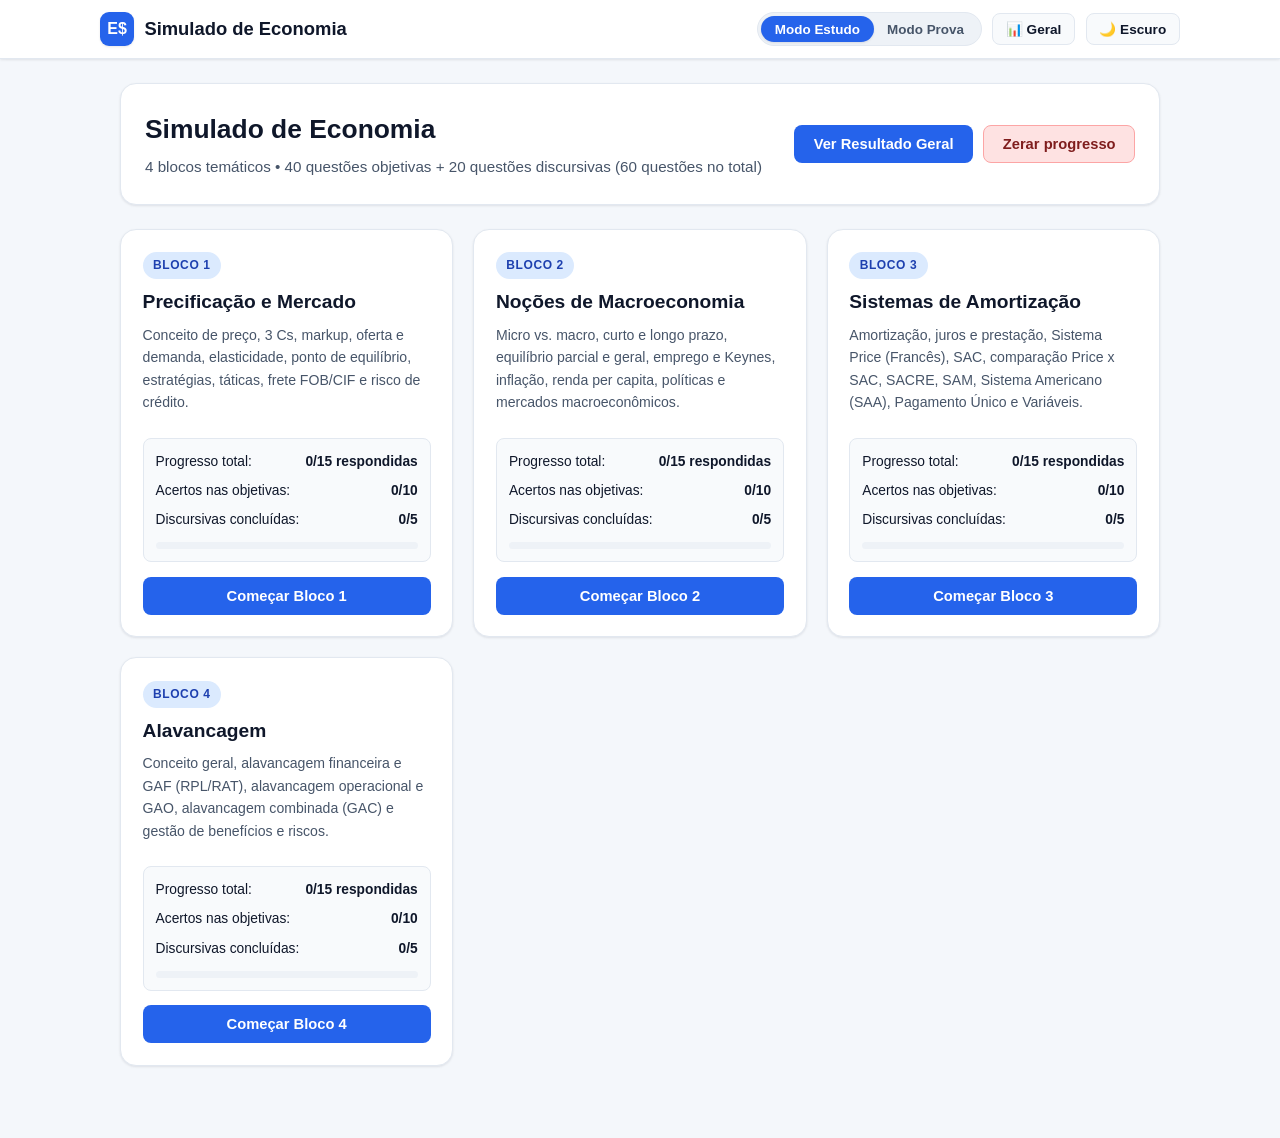
==== prova_economia.html @ d5f74cf9 "feat(html): adiciona estrutura principal do Simulado de Economia" ====
<!DOCTYPE html>
<html lang="pt-BR" data-theme="light">
<head>
  <meta charset="UTF-8" />
  <meta name="viewport" content="width=device-width, initial-scale=1.0" />
  <title>Simulado de Economia — Estudo Interativo</title>
  <link rel="stylesheet" href="css/style.css" />
</head>
<body>
  <!-- BARRA SUPERIOR FIXA -->
  <header class="topbar">
    <div class="topbar-inner">
      <div class="brand" id="brandHomeBtn" title="Voltar ao início">
        <span class="brand-badge">E$</span>
        <span>Simulado de Economia</span>
      </div>

      <div class="topbar-controls">
        <div class="mode-switch" role="group" aria-label="Modo do simulado">
          <button type="button" class="mode-btn active" id="modeEstudoBtn" title="Gabarito imediato ao confirmar">Modo Estudo</button>
          <button type="button" class="mode-btn" id="modeProvaBtn" title="Gabarito liberado ao finalizar o bloco">Modo Prova</button>
        </div>

        <button type="button" class="icon-btn" id="btnVerResultadoGeralTop" title="Ver desempenho geral">
          📊 Geral
        </button>

        <button type="button" class="icon-btn" id="themeToggleBtn" title="Alternar modo claro/escuro">
          🌙 Tema
        </button>
      </div>
    </div>
  </header>

  <!-- CONTEÚDO PRINCIPAL -->
  <main class="main-container">

    <!-- 1. TELA INICIAL -->
    <section id="screenHome" class="screen active">
      <div class="hero-header">
        <div class="hero-title">
          <h1>Simulado de Economia</h1>
          <p>4 blocos temáticos • 40 questões objetivas + 20 questões discursivas (60 questões no total)</p>
        </div>
        <div class="hero-actions">
          <button type="button" class="btn btn-primary" id="btnResultadoGeralHome">Ver Resultado Geral</button>
          <button type="button" class="btn btn-danger" id="btnResetAll">Zerar progresso</button>
        </div>
      </div>

      <div class="blocks-grid" id="blocksGrid"></div>
    </section>

    <!-- 2. TELA DE QUESTÕES DO BLOCO -->
    <section id="screenQuiz" class="screen">
      <div class="quiz-top-nav">
        <div class="block-header-info">
          <h2 id="quizBlockTitle">Bloco 1</h2>
          <span id="quizBlockSubtitle">Questão 1 de 15</span>
        </div>
        <div style="display:flex; gap:0.5rem; flex-wrap:wrap;">
          <button type="button" class="btn btn-secondary" id="btnBackHomeQuiz">← Voltar ao início</button>
          <button type="button" class="btn btn-primary" id="btnFinishBlockTop">Finalizar bloco</button>
        </div>
      </div>

      <div class="progress-section">
        <div class="progress-header">
          <span id="quizProgressText">Progresso do bloco: 0/15 respondidas</span>
          <span id="quizModeBadge">Modo Estudo</span>
        </div>
        <div class="progress-track">
          <div class="progress-fill" id="quizProgressFill" style="width: 0%;"></div>
        </div>
        <div class="question-pills" id="questionPills"></div>
      </div>

      <div class="question-card" id="questionContainer"></div>

      <div class="quiz-bottom-nav">
        <button type="button" class="btn btn-secondary" id="btnPrevQuestion">← Anterior</button>
        <span id="questionCounterBottom" style="font-size:0.9rem; font-weight:600; color:var(--text-secondary);">1 / 15</span>
        <button type="button" class="btn btn-primary" id="btnNextQuestion">Próxima →</button>
      </div>

      <div class="kbd-hint">
        Atalhos no teclado: <span class="kbd">A</span>–<span class="kbd">E</span> selecionam alternativa • <span class="kbd">Enter</span> confirma • <span class="kbd">←</span> e <span class="kbd">→</span> navegam entre questões
      </div>
    </section>

    <!-- 3. TELA DE RESULTADO DO BLOCO -->
    <section id="screenBlockResult" class="screen">
      <div class="result-card" id="blockResultContent"></div>
    </section>

    <!-- 4. TELA DE RESULTADO FINAL GERAL -->
    <section id="screenFinalResult" class="screen">
      <div class="result-card" id="finalResultContent"></div>
    </section>

  </main>

  <!-- MODAL DE CONFIRMAÇÃO PARA ZERAR PROGRESSO -->
  <div class="modal-overlay" id="resetModal">
    <div class="modal-card">
      <h3>Zerar todo o progresso?</h3>
      <p>Todas as respostas das questões objetivas, marcações e textos digitados nas questões discursivas serão apagados. Esta ação não pode ser desfeita.</p>
      <div class="modal-actions">
        <button type="button" class="btn btn-secondary" id="btnCancelReset">Cancelar</button>
        <button type="button" class="btn btn-danger" id="btnConfirmReset">Sim, zerar tudo</button>
      </div>
    </div>
  </div>

  <!-- BANCO DE DADOS E QUESTÕES (SEPARADOS POR BLOCO) -->
  <script src="js/dados/blocos.js"></script>
  <script src="js/dados/bloco1_precificacao.js"></script>
  <script src="js/dados/bloco2_macroeconomia.js"></script>
  <script src="js/dados/bloco3_amortizacao.js"></script>
  <script src="js/dados/bloco4_alavancagem.js"></script>
  <script src="js/questoes.js"></script>

  <!-- MÓDULOS DA APLICAÇÃO (ESTADO, RENDERIZAÇÃO E EVENTOS) -->
  <script src="js/estado.js"></script>
  <script src="js/render.js"></script>
  <script src="js/app.js"></script>
</body>
</html>
---- css/style.css ----
/* ==========================================================================
   VARIÁVEIS DE TEMA (MODO CLARO E ESCURO) E RESET
   ========================================================================== */
:root {
  --bg-primary: #f4f7fb;
  --bg-surface: #ffffff;
  --bg-elevated: #f8fafc;
  --bg-muted: #eef2f7;
  --text-primary: #0f172a;
  --text-secondary: #475569;
  --text-muted: #64748b;
  --border-color: #e2e8f0;
  --accent: #2563eb;
  --accent-hover: #1d4ed8;
  --accent-soft: #dbeafe;
  --accent-text: #1e40af;
  --success: #16a34a;
  --success-bg: #dcfce7;
  --success-border: #86efac;
  --success-text: #14532d;
  --danger: #dc2626;
  --danger-bg: #fee2e2;
  --danger-border: #fca5a5;
  --danger-text: #7f1d1d;
  --warning: #d97706;
  --warning-bg: #fef3c7;
  --warning-text: #92400e;
  --shadow-sm: 0 1px 3px rgba(15, 23, 42, 0.06), 0 1px 2px rgba(15, 23, 42, 0.04);
  --shadow-md: 0 4px 12px rgba(15, 23, 42, 0.08);
  --radius-sm: 8px;
  --radius-md: 12px;
  --radius-lg: 16px;
  --transition: all 0.2s cubic-bezier(0.4, 0, 0.2, 1);
}

[data-theme="dark"] {
  --bg-primary: #0b1120;
  --bg-surface: #1e293b;
  --bg-elevated: #0f172a;
  --bg-muted: #334155;
  --text-primary: #f8fafc;
  --text-secondary: #cbd5e1;
  --text-muted: #94a3b8;
  --border-color: #334155;
  --accent: #3b82f6;
  --accent-hover: #60a5fa;
  --accent-soft: rgba(59, 130, 246, 0.18);
  --accent-text: #93c5fd;
  --success: #22c55e;
  --success-bg: rgba(34, 197, 94, 0.16);
  --success-border: #15803d;
  --success-text: #bbf7d0;
  --danger: #ef4444;
  --danger-bg: rgba(239, 68, 68, 0.16);
  --danger-border: #b91c1c;
  --danger-text: #fecaca;
  --warning: #f59e0b;
  --warning-bg: rgba(245, 158, 11, 0.18);
  --warning-text: #fde68a;
  --shadow-sm: 0 1px 3px rgba(0, 0, 0, 0.3);
  --shadow-md: 0 6px 16px rgba(0, 0, 0, 0.4);
}

* {
  box-sizing: border-box;
  margin: 0;
  padding: 0;
}

body {
  font-family: -apple-system, BlinkMacSystemFont, "Segoe UI", Roboto, "Helvetica Neue", Arial, sans-serif;
  background-color: var(--bg-primary);
  color: var(--text-primary);
  line-height: 1.6;
  min-height: 100vh;
  display: flex;
  flex-direction: column;
  transition: background-color 0.25s ease, color 0.25s ease;
}

/* ==========================================================================
   CABEÇALHO E BARRA SUPERIOR
   ========================================================================== */
.topbar {
  position: sticky;
  top: 0;
  z-index: 100;
  background-color: var(--bg-surface);
  border-bottom: 1px solid var(--border-color);
  box-shadow: var(--shadow-sm);
  padding: 0.75rem 1.25rem;
}

.topbar-inner {
  max-width: 1080px;
  margin: 0 auto;
  display: flex;
  align-items: center;
  justify-content: space-between;
  flex-wrap: wrap;
  gap: 0.75rem;
}

.brand {
  display: flex;
  align-items: center;
  gap: 0.65rem;
  font-weight: 700;
  font-size: 1.15rem;
  color: var(--text-primary);
  cursor: pointer;
  user-select: none;
}

.brand-badge {
  background: var(--accent);
  color: #ffffff;
  width: 34px;
  height: 34px;
  border-radius: 9px;
  display: inline-flex;
  align-items: center;
  justify-content: center;
  font-weight: 800;
  font-size: 1rem;
  box-shadow: var(--shadow-sm);
}

.topbar-controls {
  display: flex;
  align-items: center;
  gap: 0.65rem;
  flex-wrap: wrap;
}

.mode-switch {
  display: inline-flex;
  background: var(--bg-muted);
  padding: 3px;
  border-radius: 999px;
  border: 1px solid var(--border-color);
}

.mode-btn {
  border: none;
  background: transparent;
  color: var(--text-secondary);
  font-size: 0.84rem;
  font-weight: 600;
  padding: 0.35rem 0.85rem;
  border-radius: 999px;
  cursor: pointer;
  transition: var(--transition);
}

.mode-btn.active {
  background: var(--accent);
  color: #ffffff;
  box-shadow: var(--shadow-sm);
}

.icon-btn {
  display: inline-flex;
  align-items: center;
  gap: 0.4rem;
  background: var(--bg-elevated);
  color: var(--text-primary);
  border: 1px solid var(--border-color);
  padding: 0.42rem 0.8rem;
  border-radius: var(--radius-sm);
  font-size: 0.85rem;
  font-weight: 600;
  cursor: pointer;
  transition: var(--transition);
}

.icon-btn:hover {
  border-color: var(--accent);
  color: var(--accent);
}

/* ==========================================================================
   CONTAINER PRINCIPAL E TELAS
   ========================================================================== */
.main-container {
  max-width: 1080px;
  width: 100%;
  margin: 0 auto;
  padding: 1.5rem 1.25rem 3rem;
  flex: 1;
}

.screen {
  display: none;
  animation: fadeIn 0.22s ease;
}

.screen.active {
  display: block;
}

@keyframes fadeIn {
  from { opacity: 0; transform: translateY(6px); }
  to { opacity: 1; transform: translateY(0); }
}

/* ==========================================================================
   TELA INICIAL (HOME)
   ========================================================================== */
.hero-header {
  background: var(--bg-surface);
  border: 1px solid var(--border-color);
  border-radius: var(--radius-lg);
  padding: 1.5rem;
  margin-bottom: 1.5rem;
  box-shadow: var(--shadow-sm);
  display: flex;
  justify-content: space-between;
  align-items: center;
  flex-wrap: wrap;
  gap: 1rem;
}

.hero-title h1 {
  font-size: 1.65rem;
  margin-bottom: 0.3rem;
  color: var(--text-primary);
}

.hero-title p {
  color: var(--text-secondary);
  font-size: 0.95rem;
}

.hero-actions {
  display: flex;
  gap: 0.65rem;
  flex-wrap: wrap;
}

.blocks-grid {
  display: grid;
  grid-template-columns: repeat(auto-fit, minmax(280px, 1fr));
  gap: 1.25rem;
  margin-bottom: 1.5rem;
}

.block-card {
  background: var(--bg-surface);
  border: 1px solid var(--border-color);
  border-radius: var(--radius-lg);
  padding: 1.35rem;
  box-shadow: var(--shadow-sm);
  display: flex;
  flex-direction: column;
  justify-content: space-between;
  gap: 1rem;
  transition: var(--transition);
}

.block-card:hover {
  transform: translateY(-2px);
  box-shadow: var(--shadow-md);
  border-color: var(--accent);
}

.block-badge {
  display: inline-block;
  font-size: 0.75rem;
  font-weight: 700;
  text-transform: uppercase;
  letter-spacing: 0.05em;
  padding: 0.25rem 0.65rem;
  border-radius: 999px;
  background: var(--accent-soft);
  color: var(--accent-text);
  margin-bottom: 0.5rem;
}

.block-card h2 {
  font-size: 1.2rem;
  margin-bottom: 0.35rem;
}

.block-desc {
  font-size: 0.88rem;
  color: var(--text-secondary);
  margin-bottom: 0.5rem;
}

.block-stats {
  background: var(--bg-elevated);
  border: 1px solid var(--border-color);
  border-radius: var(--radius-sm);
  padding: 0.75rem;
  display: flex;
  flex-direction: column;
  gap: 0.45rem;
  font-size: 0.86rem;
}

.stat-row {
  display: flex;
  justify-content: space-between;
  align-items: center;
}

.stat-row strong {
  color: var(--text-primary);
}

.mini-progress {
  width: 100%;
  height: 7px;
  background: var(--bg-muted);
  border-radius: 999px;
  overflow: hidden;
  margin-top: 0.25rem;
}

.mini-progress-bar {
  height: 100%;
  background: var(--accent);
  border-radius: 999px;
  transition: width 0.3s ease;
}

/* ==========================================================================
   BOTÕES PADRÃO
   ========================================================================== */
.btn {
  display: inline-flex;
  align-items: center;
  justify-content: center;
  gap: 0.45rem;
  font-size: 0.92rem;
  font-weight: 600;
  padding: 0.62rem 1.15rem;
  border-radius: var(--radius-sm);
  border: 1px solid transparent;
  cursor: pointer;
  transition: var(--transition);
  text-decoration: none;
  user-select: none;
}

.btn:disabled {
  opacity: 0.5;
  cursor: not-allowed;
}

.btn-primary {
  background: var(--accent);
  color: #ffffff;
}

.btn-primary:hover:not(:disabled) {
  background: var(--accent-hover);
}

.btn-secondary {
  background: var(--bg-elevated);
  color: var(--text-primary);
  border-color: var(--border-color);
}

.btn-secondary:hover:not(:disabled) {
  border-color: var(--accent);
  color: var(--accent);
}

.btn-danger {
  background: var(--danger-bg);
  color: var(--danger-text);
  border-color: var(--danger-border);
}

.btn-danger:hover:not(:disabled) {
  background: var(--danger);
  color: #ffffff;
}

.btn-success {
  background: var(--success);
  color: #ffffff;
}

.btn-success:hover:not(:disabled) {
  filter: brightness(0.95);
}

/* ==========================================================================
   TELA DE QUESTÃO (DENTRO DO BLOCO)
   ========================================================================== */
.quiz-top-nav {
  display: flex;
  justify-content: space-between;
  align-items: center;
  flex-wrap: wrap;
  gap: 0.75rem;
  margin-bottom: 1rem;
}

.block-header-info h2 {
  font-size: 1.25rem;
}

.block-header-info span {
  font-size: 0.85rem;
  color: var(--text-secondary);
}

.progress-section {
  background: var(--bg-surface);
  border: 1px solid var(--border-color);
  border-radius: var(--radius-md);
  padding: 1rem 1.25rem;
  margin-bottom: 1.25rem;
  box-shadow: var(--shadow-sm);
}

.progress-header {
  display: flex;
  justify-content: space-between;
  align-items: center;
  font-size: 0.86rem;
  color: var(--text-secondary);
  margin-bottom: 0.5rem;
}

.progress-track {
  width: 100%;
  height: 9px;
  background: var(--bg-muted);
  border-radius: 999px;
  overflow: hidden;
  margin-bottom: 0.9rem;
}

.progress-fill {
  height: 100%;
  background: var(--accent);
  transition: width 0.3s ease;
}

.question-pills {
  display: flex;
  flex-wrap: wrap;
  gap: 0.45rem;
}

.q-pill {
  width: 34px;
  height: 34px;
  border-radius: 50%;
  border: 2px solid var(--border-color);
  background: var(--bg-elevated);
  color: var(--text-secondary);
  font-weight: 700;
  font-size: 0.82rem;
  display: inline-flex;
  align-items: center;
  justify-content: center;
  cursor: pointer;
  transition: var(--transition);
}

.q-pill:hover {
  border-color: var(--accent);
  color: var(--accent);
}

.q-pill.current {
  outline: 2px solid var(--accent);
  outline-offset: 2px;
  font-weight: 800;
}

.q-pill.correct {
  background: var(--success);
  border-color: var(--success);
  color: #ffffff;
}

.q-pill.wrong {
  background: var(--danger);
  border-color: var(--danger);
  color: #ffffff;
}

.q-pill.answered-neutral {
  background: var(--accent-soft);
  border-color: var(--accent);
  color: var(--accent-text);
}

/* Card da Questão */
.question-card {
  background: var(--bg-surface);
  border: 1px solid var(--border-color);
  border-radius: var(--radius-lg);
  padding: 1.5rem;
  box-shadow: var(--shadow-sm);
  margin-bottom: 1.25rem;
}

.question-meta {
  display: flex;
  align-items: center;
  gap: 0.5rem;
  flex-wrap: wrap;
  margin-bottom: 0.85rem;
}

.tag {
  font-size: 0.76rem;
  font-weight: 700;
  padding: 0.2rem 0.6rem;
  border-radius: 999px;
  background: var(--bg-muted);
  color: var(--text-secondary);
}

.tag.facil { background: var(--success-bg); color: var(--success-text); }
.tag.media { background: var(--warning-bg); color: var(--warning-text); }
.tag.dificil { background: var(--danger-bg); color: var(--danger-text); }
.tag.tipo { background: var(--accent-soft); color: var(--accent-text); }

.question-statement {
  font-size: 1.06rem;
  font-weight: 500;
  color: var(--text-primary);
  margin-bottom: 1.25rem;
}

.formula-box {
  display: inline-block;
  background: var(--bg-elevated);
  border: 1px solid var(--border-color);
  border-left: 3px solid var(--accent);
  padding: 0.35rem 0.7rem;
  margin: 0.35rem 0;
  border-radius: var(--radius-sm);
  font-family: "Cambria Math", "Times New Roman", Georgia, serif;
  font-weight: 700;
  font-size: 1.02rem;
  color: var(--accent-text);
}

/* Alternativas A-E */
.options-list {
  display: flex;
  flex-direction: column;
  gap: 0.65rem;
  margin-bottom: 1.25rem;
}

.option-item {
  display: flex;
  align-items: flex-start;
  gap: 0.85rem;
  padding: 0.85rem 1rem;
  border: 1.5px solid var(--border-color);
  border-radius: var(--radius-md);
  background: var(--bg-elevated);
  cursor: pointer;
  transition: var(--transition);
  text-align: left;
  width: 100%;
  color: var(--text-primary);
  font-size: 0.96rem;
}

.option-item:hover:not(.locked) {
  border-color: var(--accent);
  background: var(--bg-surface);
}

.option-item.selected {
  border-color: var(--accent);
  background: var(--accent-soft);
}

.option-item.correct-choice {
  border-color: var(--success);
  background: var(--success-bg);
  color: var(--success-text);
}

.option-item.wrong-choice {
  border-color: var(--danger);
  background: var(--danger-bg);
  color: var(--danger-text);
}

.option-item.locked {
  cursor: default;
}

.option-letter {
  width: 28px;
  height: 28px;
  min-width: 28px;
  border-radius: 50%;
  background: var(--bg-surface);
  border: 1px solid var(--border-color);
  display: inline-flex;
  align-items: center;
  justify-content: center;
  font-weight: 700;
  font-size: 0.85rem;
  color: var(--text-primary);
}

.option-item.selected .option-letter {
  background: var(--accent);
  color: #ffffff;
  border-color: var(--accent);
}

.option-item.correct-choice .option-letter {
  background: var(--success);
  color: #ffffff;
  border-color: var(--success);
}

.option-item.wrong-choice .option-letter {
  background: var(--danger);
  color: #ffffff;
  border-color: var(--danger);
}

/* Botões de ação da questão */
.question-actions {
  display: flex;
  align-items: center;
  gap: 0.75rem;
  flex-wrap: wrap;
  margin-bottom: 1rem;
}

/* Caixa de Feedback / Gabarito */
.feedback-box {
  border-radius: var(--radius-md);
  padding: 1.1rem 1.25rem;
  margin-top: 1rem;
  border: 1px solid var(--border-color);
  background: var(--bg-elevated);
  font-size: 0.94rem;
}

.feedback-box.correct {
  background: var(--success-bg);
  border-color: var(--success-border);
  color: var(--success-text);
}

.feedback-box.wrong {
  background: var(--danger-bg);
  border-color: var(--danger-border);
  color: var(--danger-text);
}

.feedback-box.neutral {
  background: var(--accent-soft);
  border-color: var(--accent);
  color: var(--text-primary);
}

.feedback-title {
  font-weight: 800;
  font-size: 1.02rem;
  margin-bottom: 0.45rem;
  display: flex;
  align-items: center;
  gap: 0.4rem;
}

.feedback-line {
  margin-top: 0.4rem;
}

/* Área de Questão Discursiva */
.essay-area {
  display: flex;
  flex-direction: column;
  gap: 0.85rem;
  margin-bottom: 1rem;
}

.essay-textarea {
  width: 100%;
  min-height: 135px;
  padding: 0.9rem;
  border-radius: var(--radius-md);
  border: 1.5px solid var(--border-color);
  background: var(--bg-elevated);
  color: var(--text-primary);
  font-family: inherit;
  font-size: 0.95rem;
  resize: vertical;
  transition: var(--transition);
}

.essay-textarea:focus {
  outline: none;
  border-color: var(--accent);
  background: var(--bg-surface);
}

.essay-controls {
  display: flex;
  align-items: center;
  justify-content: space-between;
  flex-wrap: wrap;
  gap: 0.75rem;
}

.checkbox-label {
  display: inline-flex;
  align-items: center;
  gap: 0.55rem;
  font-weight: 600;
  font-size: 0.92rem;
  cursor: pointer;
  user-select: none;
}

.checkbox-label input {
  width: 18px;
  height: 18px;
  accent-color: var(--accent);
  cursor: pointer;
}

.model-answer-box {
  background: var(--bg-elevated);
  border: 1px solid var(--accent);
  border-left: 4px solid var(--accent);
  border-radius: var(--radius-md);
  padding: 1rem 1.25rem;
  margin-top: 0.85rem;
  font-size: 0.93rem;
}

.model-answer-box h4 {
  color: var(--accent-text);
  margin-bottom: 0.4rem;
  font-size: 0.95rem;
}

.model-answer-box ul {
  margin-top: 0.5rem;
  padding-left: 1.25rem;
}

.model-answer-box li {
  margin-bottom: 0.25rem;
}

/* Barra de navegação inferior */
.quiz-bottom-nav {
  display: flex;
  justify-content: space-between;
  align-items: center;
  flex-wrap: wrap;
  gap: 0.75rem;
  background: var(--bg-surface);
  border: 1px solid var(--border-color);
  border-radius: var(--radius-md);
  padding: 0.9rem 1.25rem;
  box-shadow: var(--shadow-sm);
}

.kbd-hint {
  font-size: 0.78rem;
  color: var(--text-muted);
  text-align: center;
  margin-top: 0.75rem;
}

.kbd {
  display: inline-block;
  padding: 0.1rem 0.4rem;
  font-size: 0.74rem;
  font-family: monospace;
  background: var(--bg-muted);
  border: 1px solid var(--border-color);
  border-radius: 4px;
}

/* ==========================================================================
   TELAS DE RESULTADO DO BLOCO E RESULTADO GERAL
   ========================================================================== */
.result-card {
  background: var(--bg-surface);
  border: 1px solid var(--border-color);
  border-radius: var(--radius-lg);
  padding: 1.75rem;
  box-shadow: var(--shadow-sm);
  margin-bottom: 1.5rem;
}

.score-banner {
  display: flex;
  align-items: center;
  justify-content: space-between;
  flex-wrap: wrap;
  gap: 1rem;
  padding: 1.25rem;
  border-radius: var(--radius-md);
  background: var(--bg-elevated);
  border: 1px solid var(--border-color);
  margin: 1rem 0 1.5rem;
}

.score-big {
  font-size: 2.2rem;
  font-weight: 800;
  color: var(--accent);
}

.wrong-list {
  display: flex;
  flex-direction: column;
  gap: 0.75rem;
  margin-top: 1rem;
}

.wrong-item {
  background: var(--bg-elevated);
  border: 1px solid var(--border-color);
  border-left: 4px solid var(--danger);
  border-radius: var(--radius-sm);
  padding: 0.9rem 1rem;
  display: flex;
  justify-content: space-between;
  align-items: center;
  gap: 1rem;
  flex-wrap: wrap;
}

/* Modal de Confirmação */
.modal-overlay {
  position: fixed;
  inset: 0;
  background: rgba(15, 23, 42, 0.6);
  display: none;
  align-items: center;
  justify-content: center;
  z-index: 200;
  padding: 1rem;
}

.modal-overlay.active {
  display: flex;
}

.modal-card {
  background: var(--bg-surface);
  border: 1px solid var(--border-color);
  border-radius: var(--radius-lg);
  max-width: 440px;
  width: 100%;
  padding: 1.5rem;
  box-shadow: var(--shadow-md);
}

.modal-card h3 {
  margin-bottom: 0.5rem;
}

.modal-card p {
  color: var(--text-secondary);
  font-size: 0.93rem;
  margin-bottom: 1.25rem;
}

.modal-actions {
  display: flex;
  justify-content: flex-end;
  gap: 0.65rem;
}

@media (max-width: 640px) {
  .topbar-inner {
    flex-direction: column;
    align-items: stretch;
  }
  .topbar-controls {
    justify-content: space-between;
  }
  .hero-header {
    padding: 1.15rem;
  }
  .question-card {
    padding: 1.1rem;
  }
  .quiz-bottom-nav {
    flex-direction: column;
    align-items: stretch;
  }
  .quiz-bottom-nav .btn {
    width: 100%;
  }
}
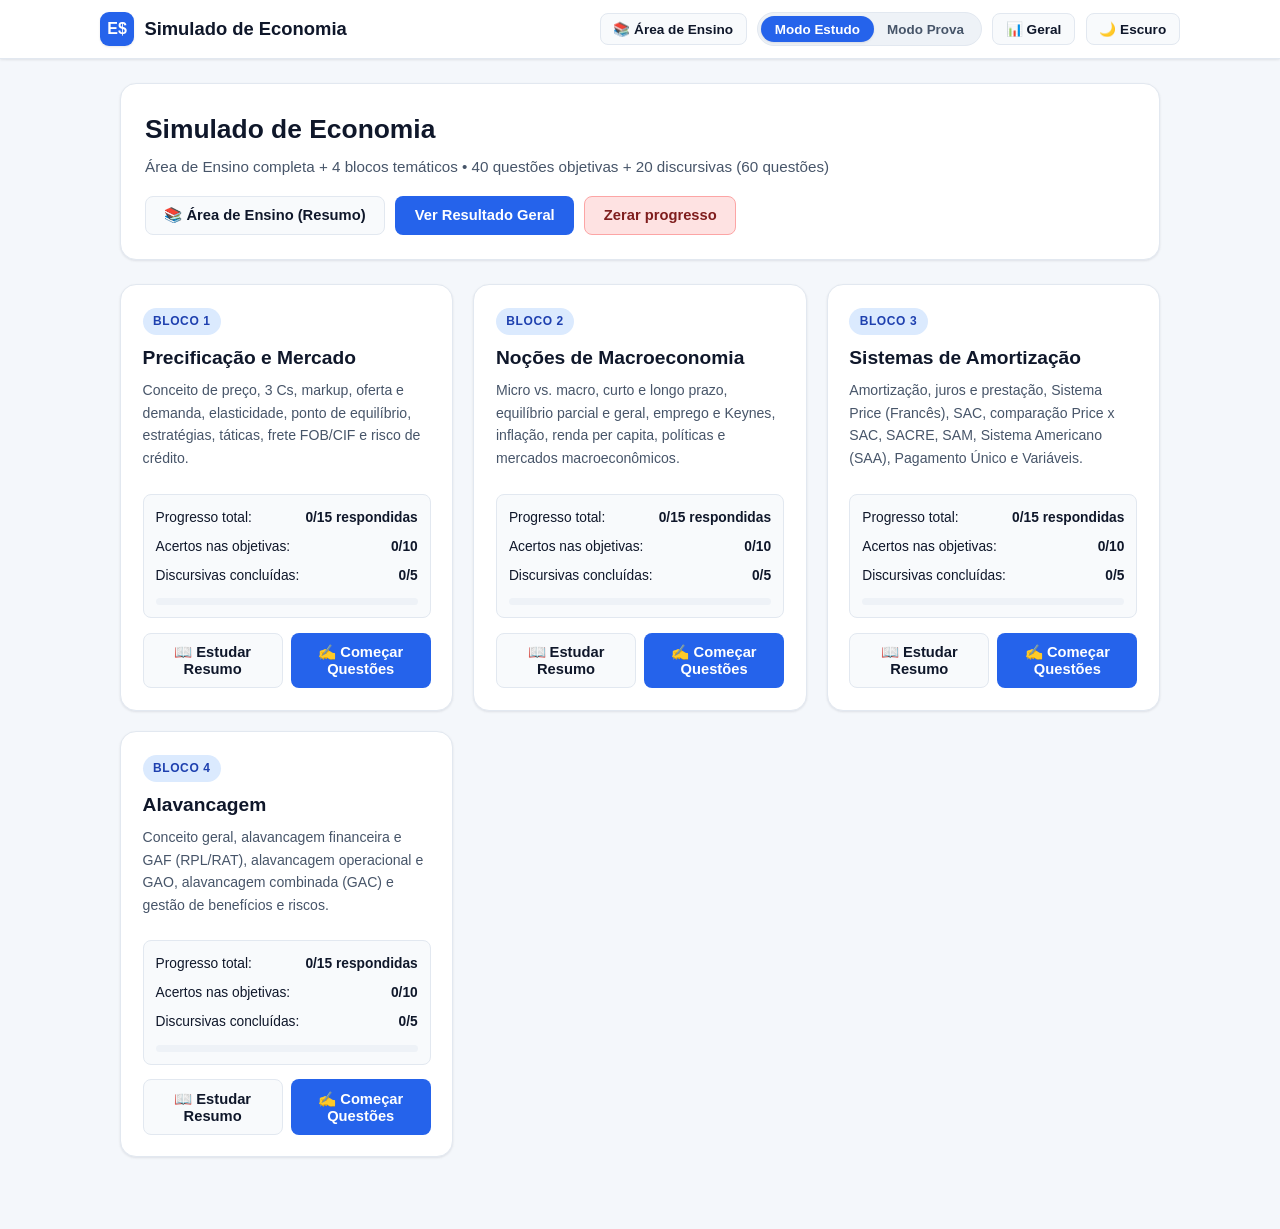
==== commit 41fb3240: "feat: adiciona index.html para deploy e Area de Ensino com resumo completo" ====
--- a/prova_economia.html
+++ b/prova_economia.html
@@ -16,6 +16,10 @@
       </div>
 
       <div class="topbar-controls">
+        <button type="button" class="icon-btn" id="btnAreaEnsinoTop" title="Estudar resumo completo da matéria">
+          📚 Área de Ensino
+        </button>
+
         <div class="mode-switch" role="group" aria-label="Modo do simulado">
           <button type="button" class="mode-btn active" id="modeEstudoBtn" title="Gabarito imediato ao confirmar">Modo Estudo</button>
           <button type="button" class="mode-btn" id="modeProvaBtn" title="Gabarito liberado ao finalizar o bloco">Modo Prova</button>
@@ -40,15 +44,29 @@
       <div class="hero-header">
         <div class="hero-title">
           <h1>Simulado de Economia</h1>
-          <p>4 blocos temáticos • 40 questões objetivas + 20 questões discursivas (60 questões no total)</p>
+          <p>Área de Ensino completa + 4 blocos temáticos • 40 questões objetivas + 20 discursivas (60 questões)</p>
         </div>
         <div class="hero-actions">
+          <button type="button" class="btn btn-secondary" id="btnAreaEnsinoHome">📚 Área de Ensino (Resumo)</button>
           <button type="button" class="btn btn-primary" id="btnResultadoGeralHome">Ver Resultado Geral</button>
           <button type="button" class="btn btn-danger" id="btnResetAll">Zerar progresso</button>
         </div>
       </div>
 
       <div class="blocks-grid" id="blocksGrid"></div>
+    </section>
+
+    <!-- 1.5 TELA DA ÁREA DE ENSINO (RESUMO COMPLETO DA MATÉRIA) -->
+    <section id="screenStudy" class="screen">
+      <div class="quiz-top-nav">
+        <div class="block-header-info">
+          <h2>📚 Área de Ensino — Resumo Completo para a Prova</h2>
+          <span>Todo o conteúdo teórico, fórmulas e exemplos práticos organizados pelos 4 blocos</span>
+        </div>
+        <button type="button" class="btn btn-secondary" id="btnBackHomeStudy">← Voltar ao início</button>
+      </div>
+
+      <div id="studyContentContainer"></div>
     </section>
 
     <!-- 2. TELA DE QUESTÕES DO BLOCO -->
@@ -59,6 +77,7 @@
           <span id="quizBlockSubtitle">Questão 1 de 15</span>
         </div>
         <div style="display:flex; gap:0.5rem; flex-wrap:wrap;">
+          <button type="button" class="btn btn-secondary" id="btnStudyFromQuiz">📖 Ver Resumo do Bloco</button>
           <button type="button" class="btn btn-secondary" id="btnBackHomeQuiz">← Voltar ao início</button>
           <button type="button" class="btn btn-primary" id="btnFinishBlockTop">Finalizar bloco</button>
         </div>
@@ -112,8 +131,9 @@
     </div>
   </div>
 
-  <!-- BANCO DE DADOS E QUESTÕES (SEPARADOS POR BLOCO) -->
+  <!-- BANCO DE DADOS, RESUMO TEÓRICO E QUESTÕES (SEPARADOS POR BLOCO) -->
   <script src="js/dados/blocos.js"></script>
+  <script src="js/dados/resumo_teorico.js"></script>
   <script src="js/dados/bloco1_precificacao.js"></script>
   <script src="js/dados/bloco2_macroeconomia.js"></script>
   <script src="js/dados/bloco3_amortizacao.js"></script>
--- a/css/style.css
+++ b/css/style.css
@@ -904,3 +904,94 @@
     width: 100%;
   }
 }
+
+/* ==========================================================================
+   ÁREA DE ENSINO (RESUMO TEÓRICO DOS 4 BLOCOS)
+   ========================================================================== */
+.study-tabs {
+  display: flex;
+  gap: 0.5rem;
+  flex-wrap: wrap;
+  margin-bottom: 1.25rem;
+}
+
+.study-tab-btn {
+  padding: 0.55rem 1rem;
+  border-radius: var(--radius-sm);
+  border: 1.5px solid var(--border-color);
+  background: var(--bg-surface);
+  color: var(--text-secondary);
+  font-weight: 700;
+  font-size: 0.88rem;
+  cursor: pointer;
+  transition: var(--transition);
+}
+
+.study-tab-btn:hover {
+  border-color: var(--accent);
+  color: var(--accent);
+}
+
+.study-tab-btn.active {
+  background: var(--accent);
+  border-color: var(--accent);
+  color: #ffffff;
+}
+
+.study-block-section {
+  background: var(--bg-surface);
+  border: 1px solid var(--border-color);
+  border-radius: var(--radius-lg);
+  padding: 1.5rem;
+  margin-bottom: 1.5rem;
+  box-shadow: var(--shadow-sm);
+}
+
+.study-block-header {
+  display: flex;
+  justify-content: space-between;
+  align-items: flex-start;
+  flex-wrap: wrap;
+  gap: 1rem;
+  padding-bottom: 1rem;
+  margin-bottom: 1.25rem;
+  border-bottom: 1px solid var(--border-color);
+}
+
+.study-topic-card {
+  background: var(--bg-elevated);
+  border: 1px solid var(--border-color);
+  border-left: 4px solid var(--accent);
+  border-radius: var(--radius-md);
+  padding: 1.1rem 1.25rem;
+  margin-bottom: 1rem;
+}
+
+.study-topic-card h3 {
+  font-size: 1.05rem;
+  color: var(--text-primary);
+  margin-bottom: 0.55rem;
+}
+
+.study-topic-formula {
+  display: inline-block;
+  background: var(--accent-soft);
+  color: var(--accent-text);
+  border: 1px solid var(--accent);
+  border-radius: var(--radius-sm);
+  padding: 0.4rem 0.8rem;
+  font-family: "Cambria Math", "Times New Roman", Georgia, serif;
+  font-weight: 700;
+  font-size: 0.98rem;
+  margin-bottom: 0.65rem;
+}
+
+.study-topic-list {
+  padding-left: 1.2rem;
+  font-size: 0.94rem;
+  color: var(--text-primary);
+}
+
+.study-topic-list li {
+  margin-bottom: 0.45rem;
+}
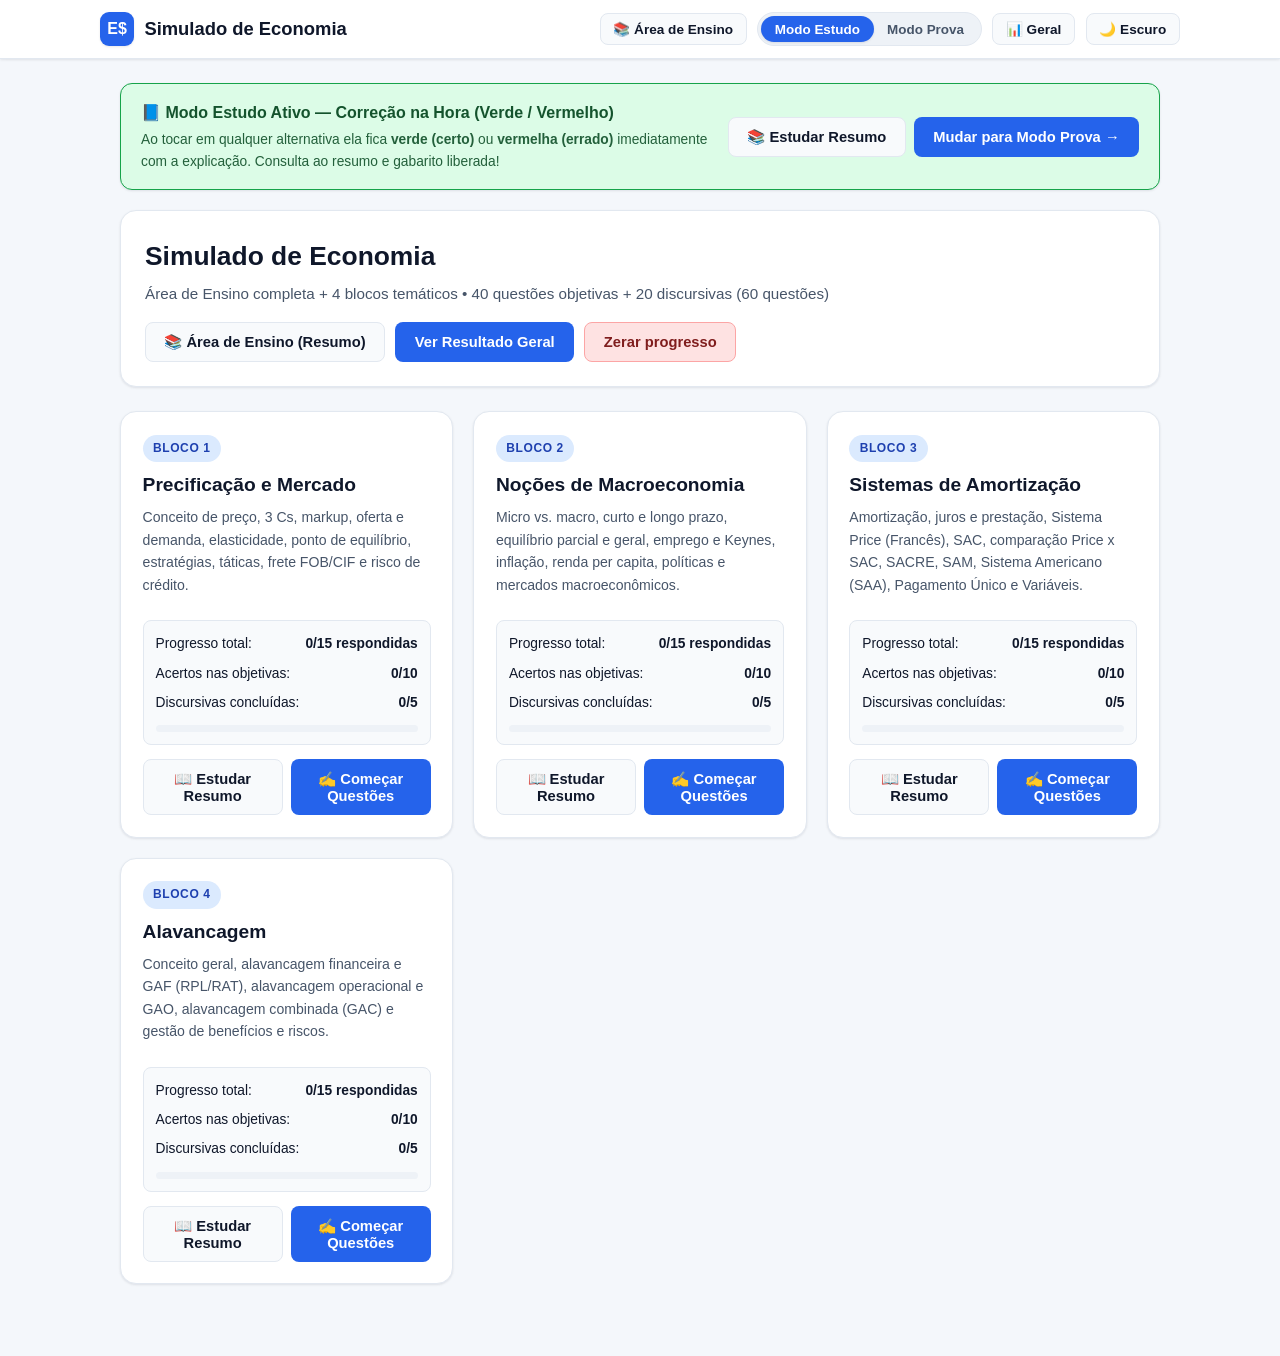
==== commit 9f508aa9: "feat(modos): adiciona banner interativo, cronometro e ocultacao real no Modo Prova" ====
--- a/prova_economia.html
+++ b/prova_economia.html
@@ -13,6 +13,7 @@
       <div class="brand" id="brandHomeBtn" title="Voltar ao início">
         <span class="brand-badge">E$</span>
         <span>Simulado de Economia</span>
+      
       </div>
 
       <div class="topbar-controls">
@@ -38,6 +39,8 @@
 
   <!-- CONTEÚDO PRINCIPAL -->
   <main class="main-container">
+    <!-- BANNER DINÂMICO DO MODO ATIVO (ESTUDO OU PROVA) -->
+    <div id="modeStatusBanner" class="mode-banner estudo"></div>
 
     <!-- 1. TELA INICIAL -->
     <section id="screenHome" class="screen active">
@@ -94,16 +97,12 @@
         <div class="question-pills" id="questionPills"></div>
       </div>
 
-      <div class="question-card" id="questionContainer"></div>
+      <div class="questions-feed" id="questionContainer"></div>
 
       <div class="quiz-bottom-nav">
-        <button type="button" class="btn btn-secondary" id="btnPrevQuestion">← Anterior</button>
-        <span id="questionCounterBottom" style="font-size:0.9rem; font-weight:600; color:var(--text-secondary);">1 / 15</span>
-        <button type="button" class="btn btn-primary" id="btnNextQuestion">Próxima →</button>
-      </div>
-
-      <div class="kbd-hint">
-        Atalhos no teclado: <span class="kbd">A</span>–<span class="kbd">E</span> selecionam alternativa • <span class="kbd">Enter</span> confirma • <span class="kbd">←</span> e <span class="kbd">→</span> navegam entre questões
+        <button type="button" class="btn btn-secondary" id="btnPrevQuestion">← Voltar ao início</button>
+        <button type="button" class="btn btn-secondary" id="btnScrollTopQuiz">↑ Subir ao topo</button>
+        <button type="button" class="btn btn-primary" id="btnNextQuestion">Finalizar bloco e ver nota ✓</button>
       </div>
     </section>
 
--- a/css/style.css
+++ b/css/style.css
@@ -995,3 +995,121 @@
 .study-topic-list li {
   margin-bottom: 0.45rem;
 }
+
+/* ==========================================================================
+   LISTA CONTÍNUA DE QUESTÕES E DESTAQUE VERDE/VERMELHO NOS CARDS (MOBILE-FIRST)
+   ========================================================================== */
+.questions-feed {
+  display: flex;
+  flex-direction: column;
+  gap: 1.25rem;
+  margin-bottom: 1.5rem;
+}
+
+.question-card {
+  scroll-margin-top: 90px;
+  transition: border-color 0.2s ease, box-shadow 0.2s ease, background-color 0.2s ease;
+}
+
+.question-card.card-correct {
+  border: 2px solid var(--success);
+  box-shadow: 0 4px 14px rgba(22, 163, 74, 0.12);
+}
+
+.question-card.card-wrong {
+  border: 2px solid var(--danger);
+  box-shadow: 0 4px 14px rgba(220, 38, 38, 0.12);
+}
+
+.status-pill-card {
+  margin-left: auto;
+  font-size: 0.78rem;
+  font-weight: 800;
+  padding: 0.22rem 0.65rem;
+  border-radius: 999px;
+}
+
+.status-pill-card.correct {
+  background: var(--success);
+  color: #ffffff;
+}
+
+.status-pill-card.wrong {
+  background: var(--danger);
+  color: #ffffff;
+}
+
+@media (max-width: 640px) {
+  .main-container {
+    padding: 1rem 0.75rem 2.5rem;
+  }
+  .option-item {
+    padding: 0.85rem;
+    font-size: 0.95rem;
+  }
+  .question-statement {
+    font-size: 1rem;
+  }
+}
+
+/* ==========================================================================
+   BANNER INTERATIVO DE MODO ESTUDO vs. MODO PROVA E CRONÔMETRO
+   ========================================================================== */
+.mode-banner {
+  border-radius: var(--radius-md);
+  padding: 1rem 1.25rem;
+  margin-bottom: 1.25rem;
+  border: 1.5px solid var(--border-color);
+  display: flex;
+  align-items: center;
+  justify-content: space-between;
+  flex-wrap: wrap;
+  gap: 0.85rem;
+  transition: var(--transition);
+  box-shadow: var(--shadow-sm);
+}
+
+.mode-banner.estudo {
+  background: var(--success-bg);
+  border-color: var(--success);
+  color: var(--success-text);
+}
+
+.mode-banner.prova {
+  background: var(--warning-bg);
+  border-color: var(--warning);
+  color: var(--warning-text);
+}
+
+.mode-banner-info {
+  flex: 1;
+  min-width: 240px;
+}
+
+.mode-banner-title {
+  font-weight: 800;
+  font-size: 1rem;
+  margin-bottom: 0.2rem;
+  display: flex;
+  align-items: center;
+  gap: 0.45rem;
+}
+
+.mode-banner-desc {
+  font-size: 0.86rem;
+  opacity: 0.92;
+}
+
+.exam-timer-box {
+  display: inline-flex;
+  align-items: center;
+  gap: 0.5rem;
+  background: var(--bg-surface);
+  color: var(--text-primary);
+  border: 1px solid var(--border-color);
+  padding: 0.4rem 0.75rem;
+  border-radius: var(--radius-sm);
+  font-weight: 800;
+  font-family: monospace;
+  font-size: 1rem;
+}
